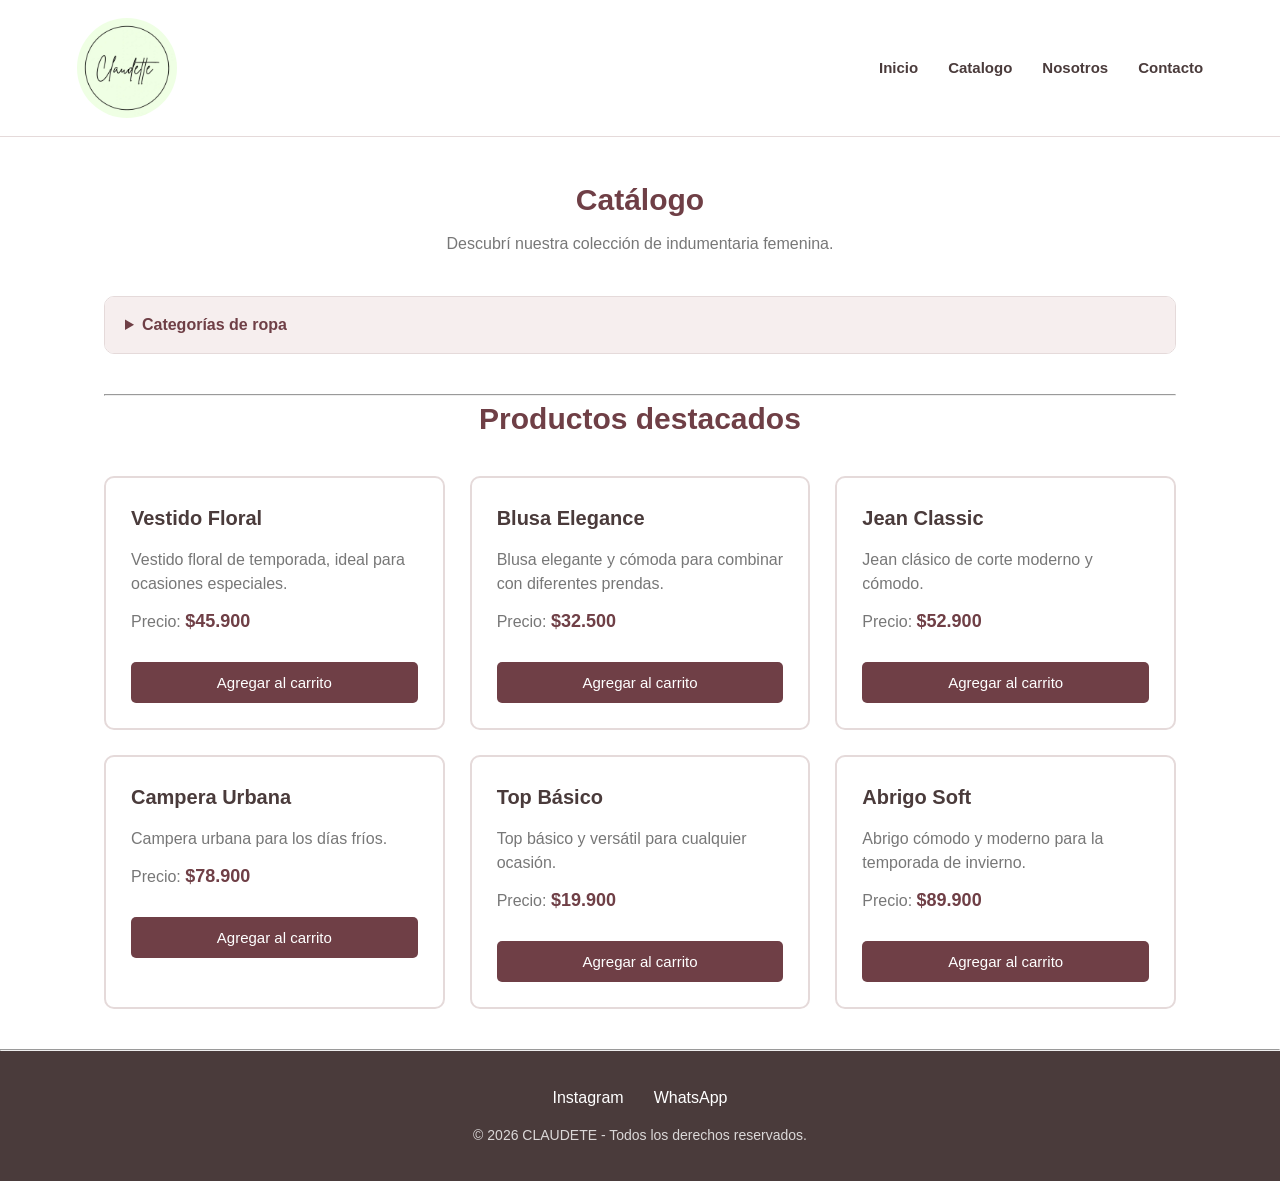
==== catalogo.html @ d9ddec8a "subo la rama de cattalogo" ====
<!DOCTYPE html>
<html lang="en">
<head>
    <meta charset="UTF-8">
    <meta name="viewport" content="width=device-width, initial-scale=1.0">
    <title>Document</title>
    <link rel="stylesheet" href="css/catalogo.css">
</head>
<body>
     <header>

        <header class="header">
            <a class="logo" href="index.html">
                <img src="img/ui/logo.jpeg" alt="Claudette - Tienda de ropa">
            </a>

            <nav class="nav-principal">
                <ul>
                    <li><a href="index.html">Inicio</a></li>
                    <li><a href="catalogo.html">Catalogo</a></li>
                    <li><a href="nosotros.html">Nosotros</a></li>
                    <li><a href="#contactos">Contacto</a></li>
                </ul>
            </nav>
        </header>
    </header>


    <main id="inicio">

        <h2>Catálogo</h2>

        <p>
            Descubrí nuestra colección de indumentaria femenina.
        </p>




        <section id="categorias">

            <details>

                <summary>
                    <strong>Categorías de ropa</strong>
                </summary>

                <ul>

                    <li>
                        <a href="remeras.html">
                            Remeras
                        </a>
                    </li>

                    <li>
                        <a href="vestidos.html">
                            Vestidos
                        </a>
                    </li>

                    <li>
                        <a href="pantalones.html">
                            Pantalones
                        </a>
                    </li>

                    <li>
                        <a href="abrigos.html">
                            Abrigos
                        </a>
                    </li>

                    <li>
                        <a href="calzado.html">
                            Calzado
                        </a>
                    </li>

                </ul>

            </details>

        </section>

        <hr>




        <section id="catalogo">

            <h2>Productos destacados</h2>


            <article>

                <h3>Vestido Floral</h3>

                <p>
                    Vestido floral de temporada, ideal para ocasiones especiales.
                </p>

                <p>
                    Precio: <strong>$45.900</strong>
                </p>

                <button>
                    Agregar al carrito
                </button>

            </article>

            <br>


            <article>

                <h3>Blusa Elegance</h3>

                <p>
                    Blusa elegante y cómoda para combinar con diferentes prendas.
                </p>

                <p>
                    Precio: <strong>$32.500</strong>
                </p>

                <button>
                    Agregar al carrito
                </button>

            </article>

            <br>


            <article>

                <h3>Jean Classic</h3>

                <p>
                    Jean clásico de corte moderno y cómodo.
                </p>

                <p>
                    Precio: <strong>$52.900</strong>
                </p>

                <button>
                    Agregar al carrito
                </button>

            </article>

            <br>


            <article>

                <h3>Campera Urbana</h3>

                <p>
                    Campera urbana para los días fríos.
                </p>

                <p>
                    Precio: <strong>$78.900</strong>
                </p>

                <button>
                    Agregar al carrito
                </button>

            </article>

            <br>


            <article>

                <h3>Top Básico</h3>

                <p>
                    Top básico y versátil para cualquier ocasión.
                </p>

                <p>
                    Precio: <strong>$19.900</strong>
                </p>

                <button>
                    Agregar al carrito
                </button>

            </article>

            <br>


            <article>

                <h3>Abrigo Soft</h3>

                <p>
                    Abrigo cómodo y moderno para la temporada de invierno.
                </p>

                <p>
                    Precio: <strong>$89.900</strong>
                </p>

                <button>
                    Agregar al carrito
                </button>

            </article>

        </section>

    </main>


    <hr>


    <footer class="footer" id="contactos">
        <div class="footer-redes">
            <a href="https://www.instagram.com/claudette.r.h">Instagram</a>
            <a href="https://wa.me/5493815551234">WhatsApp</a>
        </div>

        <p class="footer-copy">© 2026 CLAUDETE - Todos los derechos reservados.</p>
    </footer>
</body>
</html>
---- css/catalogo.css ----
:root {
    --rosa: #c58b8b;
    --rosa-claro: #f6eeee;
    --beige: #f8f4ef;
    --bordo: #6f3f46;
    --marron: #4a3b3b;
    --blanco: #ffffff;
    --gris: #777777;
    --borde: #e5dada;

    --fuente-principal: Arial, sans-serif;

    --espacio-xs: 8px;
    --espacio-sm: 16px;
    --espacio-md: 24px;
    --espacio-lg: 40px;

    --radio: 10px;
}




* {
    box-sizing: border-box;
    margin: 0;
    padding: 0;
}

body {
    font-family: var(--fuente-principal);
    color: var(--marron);
    background-color: var(--blanco);
    line-height: 1.5;
}

a {
    text-decoration: none;
    color: inherit;
}

ul {
    list-style: none;
}




.header {
    display: flex;
    justify-content: space-between;
    align-items: center;

    padding: 18px 6%;

    background-color: var(--blanco);
    border-bottom: 1px solid var(--borde);

    position: sticky;
    top: 0;
    z-index: 10;
}



.logo img {
    width: 100px;
    display: block;
    border-radius: 50px;
}




.nav-principal ul {
    display: flex;
    gap: 30px;
}

.nav-principal a {
    color: var(--marron);

    font-size: 15px;
    font-weight: 600;

    transition: 0.3s;
}

.nav-principal a:hover {
    color: var(--rosa);
}




main {
    max-width: 1200px;
    margin: auto;

    padding: 40px 5%;
}

main > h2 {
    text-align: center;

    color: var(--bordo);

    font-size: 30px;

    margin-bottom: 10px;
}

main > p {
    text-align: center;

    color: var(--gris);

    margin-bottom: 40px;
}




#categorias {
    margin-bottom: 40px;
}

details {
    border: 1px solid var(--borde);

    border-radius: var(--radio);

    background-color: var(--blanco);

    overflow: hidden;
}

summary {
    padding: 16px 20px;

    cursor: pointer;

    background-color: var(--rosa-claro);

    color: var(--bordo);

    transition: 0.3s;
}

summary:hover {
    background-color: #f1e1e1;
}

details ul {
    padding: 15px 20px;
}

details li {
    margin: 8px 0;
}

details li a {
    display: block;

    padding: 8px 12px;

    color: var(--marron);

    border-radius: 5px;

    transition: 0.3s;
}

details li a:hover {
    background-color: var(--rosa-claro);

    color: var(--bordo);
}




#catalogo {
    display: grid;

    grid-template-columns: repeat(3, 1fr);

    gap: 25px;

    width: 100%;
}




#catalogo > h2 {
    grid-column: 1 / 4;

    text-align: center;

    color: var(--bordo);

    font-size: 30px;

    margin-bottom: 10px;
}




#catalogo > br {
    display: none;
}




#catalogo > article {
    background-color: var(--blanco);

    border: 2px solid var(--borde);

    border-radius: var(--radio);

    padding: 25px;

    width: 100%;

    min-height: 250px;

    transition: 0.3s;
}




#catalogo > article:hover {
    transform: translateY(-5px);

    border-color: var(--rosa);

    box-shadow: 0 8px 20px rgba(111, 63, 70, 0.12);
}




#catalogo > article h3 {
    color: var(--marron);

    font-size: 20px;

    margin-bottom: 15px;
}




#catalogo > article p {
    color: var(--gris);

    margin-bottom: 12px;
}




#catalogo > article strong {
    color: var(--bordo);

    font-size: 18px;
}




#catalogo > article button {
    width: 100%;

    margin-top: 15px;

    padding: 12px 20px;

    border: none;

    border-radius: 5px;

    background-color: var(--bordo);

    color: var(--blanco);

    font-size: 15px;

    cursor: pointer;

    transition: 0.3s;
}

#catalogo > article button:hover {
    background-color: var(--rosa);
}




.footer {
    background-color: var(--marron);

    color: var(--blanco);

    text-align: center;

    padding: 35px 20px;
}

.footer-redes {
    display: flex;

    justify-content: center;

    gap: 30px;

    margin-bottom: 15px;
}

.footer-redes a {
    transition: 0.3s;
}

.footer-redes a:hover {
    color: var(--rosa);
}

.footer-copy {
    font-size: 14px;

    opacity: 0.8;
}




@media (max-width: 900px) {

    #catalogo {
        grid-template-columns: repeat(2, 1fr);
    }

    .header {
        flex-direction: column;

        gap: 15px;
    }

}



@media (max-width: 600px) {

    main {
        padding: 25px 15px;
    }

    .nav-principal ul {
        flex-wrap: wrap;

        justify-content: center;

        gap: 15px;
    }

    #catalogo {
        grid-template-columns: 1fr;
    }

    #catalogo > article {
        padding: 20px;
    }

    .footer-redes {
        gap: 20px;
    }

}
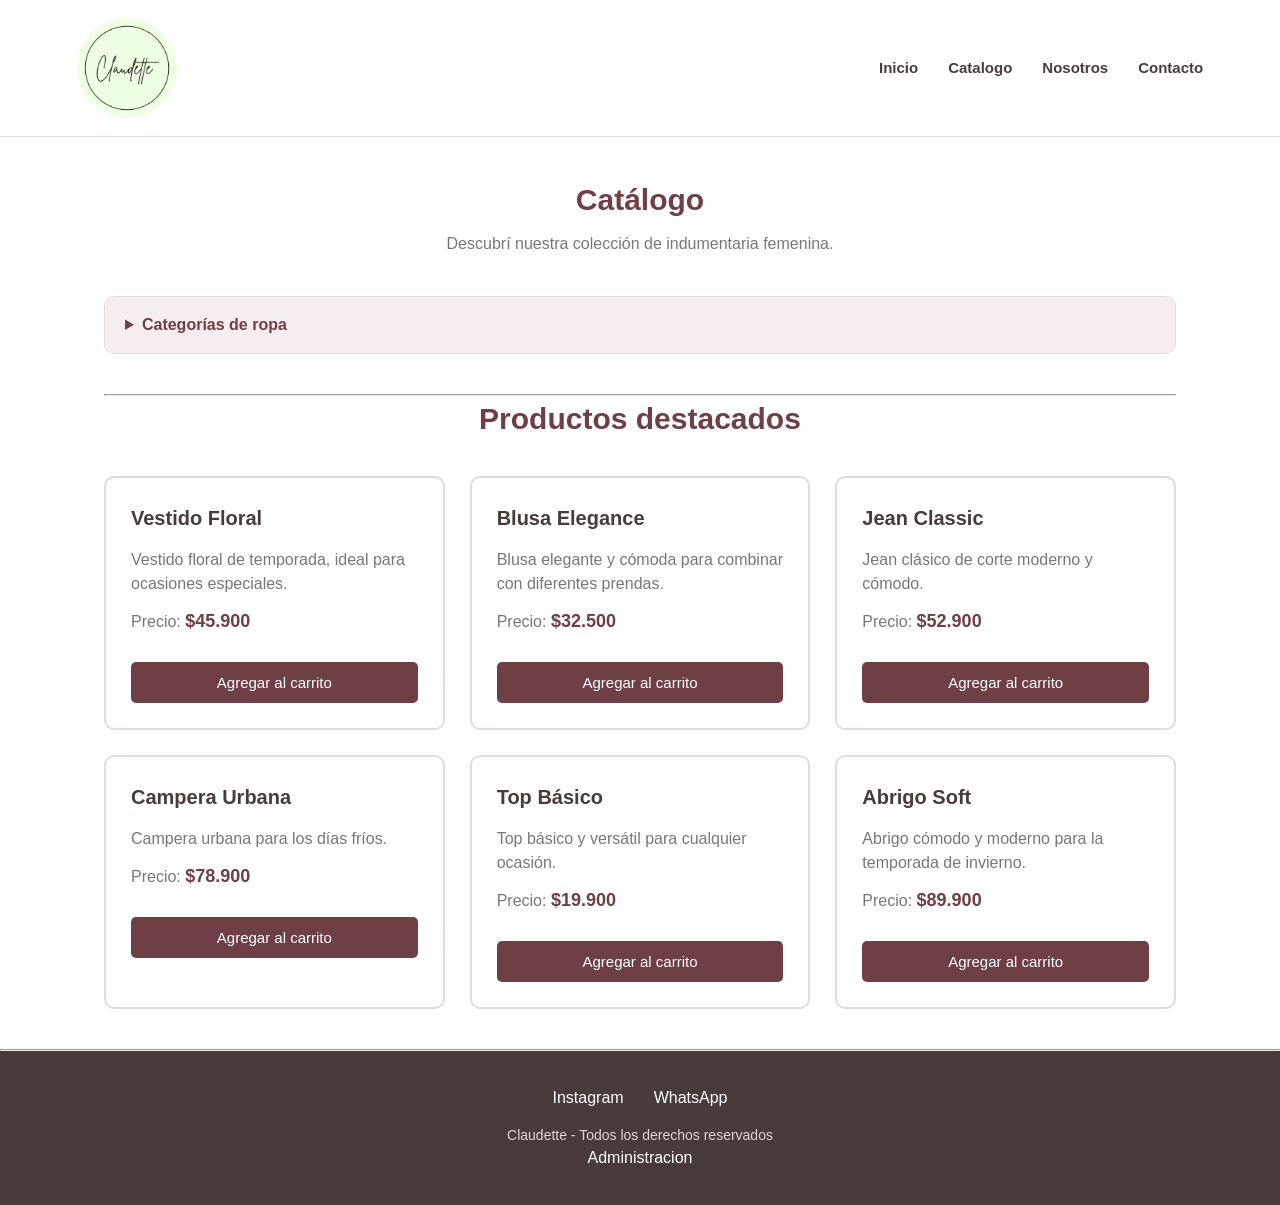
==== commit 6208d87d: "agrego mi rama admin" ====
--- a/catalogo.html
+++ b/catalogo.html
@@ -223,14 +223,16 @@
 
     <hr>
 
-
     <footer class="footer" id="contactos">
-        <div class="footer-redes">
-            <a href="https://www.instagram.com/claudette.r.h">Instagram</a>
-            <a href="https://wa.me/5493815551234">WhatsApp</a>
-        </div>
-
-        <p class="footer-copy">© 2026 CLAUDETE - Todos los derechos reservados.</p>
-    </footer>
+    <div class="footer-redes">
+      <a href="https://www.instagram.com/claudette.r.h">Instagram</a>
+      <a href="https://wa.me/5493815551234">WhatsApp</a>
+    </div>
+
+    <p class="footer-copy">Claudette - Todos los derechos reservados</p>
+
+    <a class="link-admin" href="admin/login.html">Administracion</a>
+  </footer>
+    
 </body>
 </html>
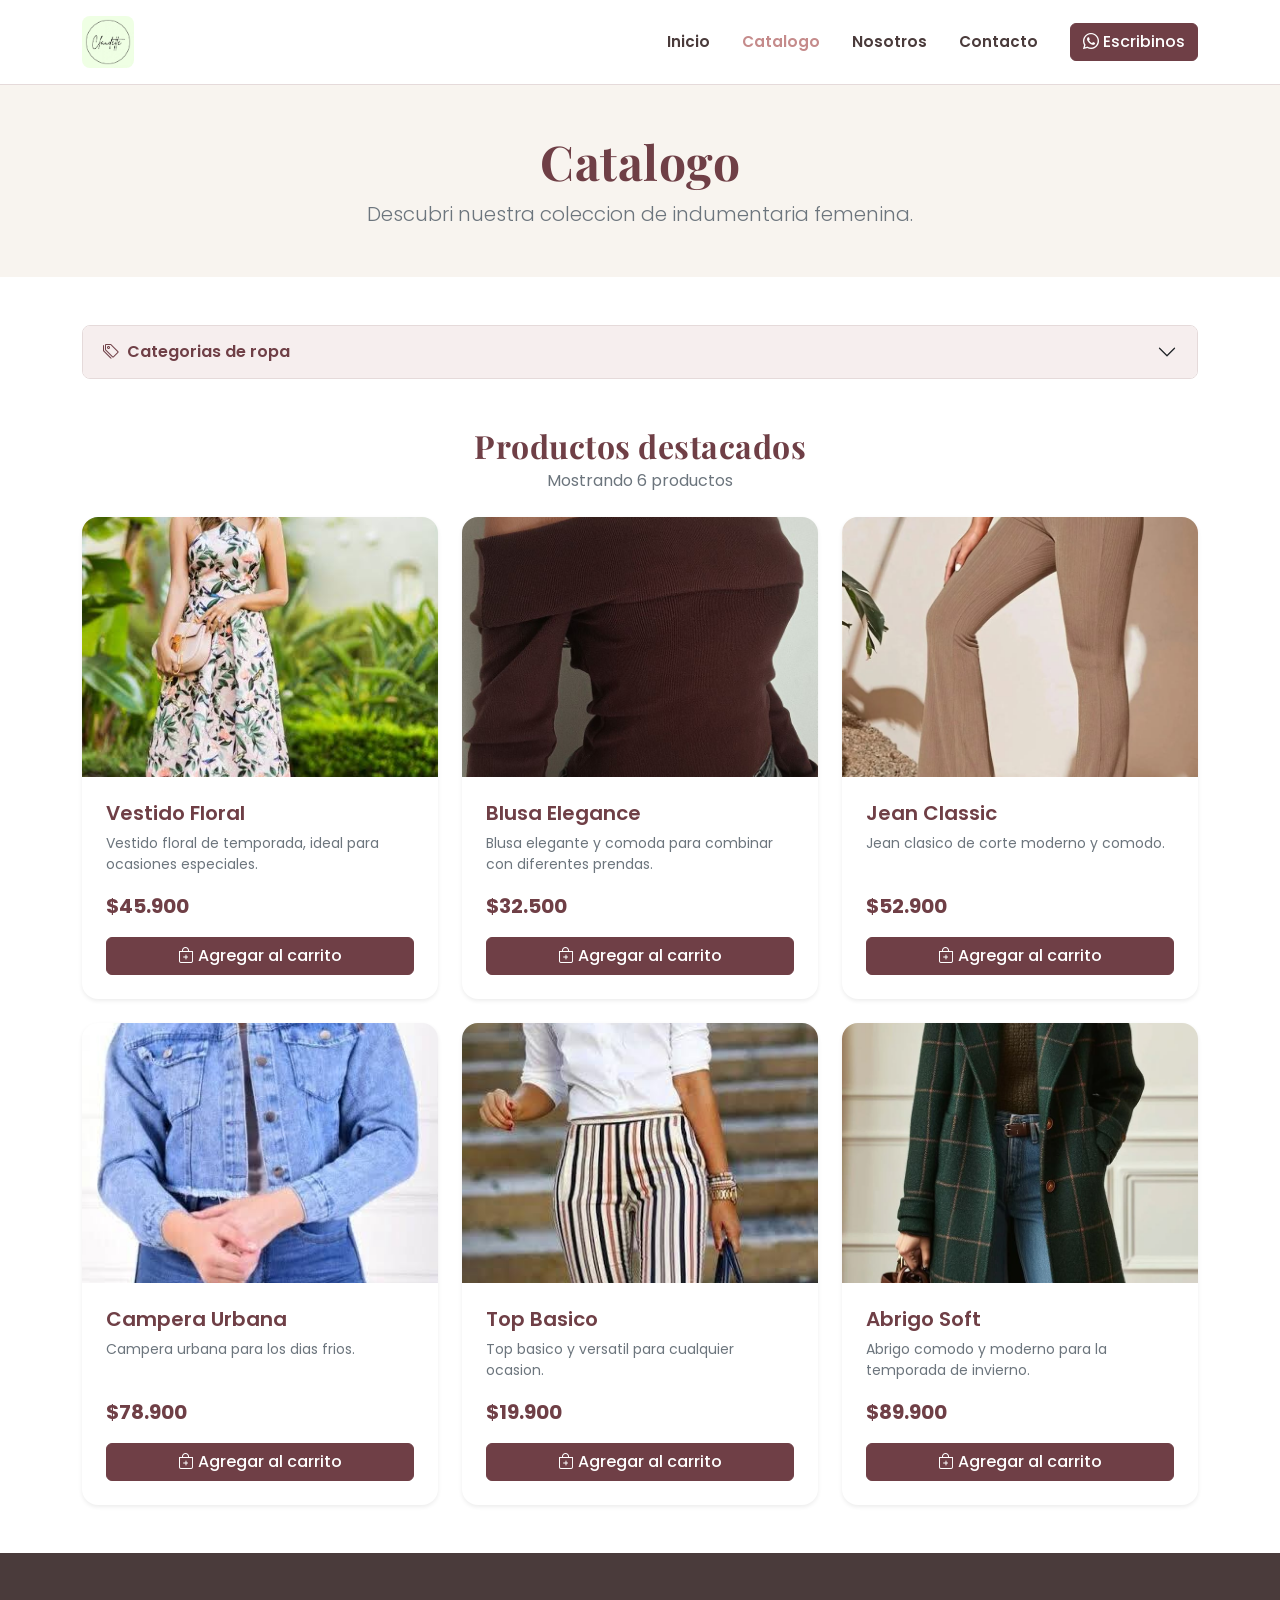
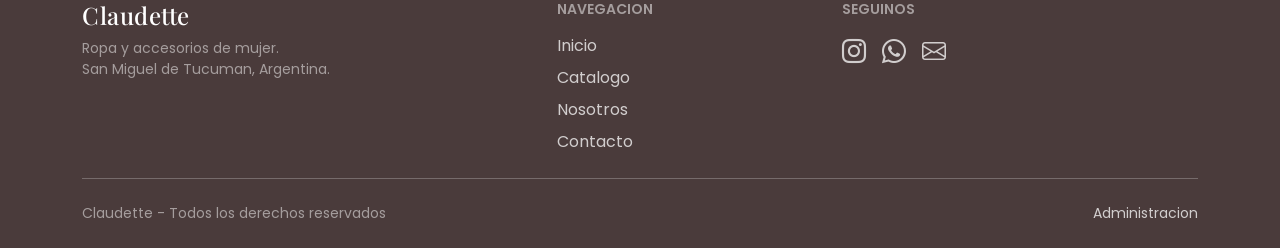
==== commit 2a9aacaa: "subo el area de catalogo trabajado con bootstrap" ====
--- a/catalogo.html
+++ b/catalogo.html
@@ -1,238 +1,272 @@
 <!DOCTYPE html>
-<html lang="en">
+<html lang="es">
+
 <head>
-    <meta charset="UTF-8">
-    <meta name="viewport" content="width=device-width, initial-scale=1.0">
-    <title>Document</title>
-    <link rel="stylesheet" href="css/catalogo.css">
+  <meta charset="UTF-8">
+  <meta name="viewport" content="width=device-width, initial-scale=1.0">
+
+  <title>Catalogo | Claudette</title>
+  <meta name="description"
+    content="Descubri la coleccion de indumentaria femenina de Claudette: vestidos, remeras, pantalones, abrigos y accesorios.">
+  <meta name="keywords" content="catalogo, ropa mujer, vestidos, remeras, pantalones, abrigos, Claudette, Tucuman">
+  <meta property="og:title" content="Catalogo | Claudette">
+  <meta property="og:description" content="Descubri nuestra coleccion de indumentaria femenina.">
+  <meta property="og:image" content="img/ui/logo.jpeg">
+  <meta property="og:type" content="website">
+  <link href="https://cdn.jsdelivr.net/npm/bootstrap@5.3.3/dist/css/bootstrap.min.css" rel="stylesheet">
+  <link href="https://cdn.jsdelivr.net/npm/bootstrap-icons@1.11.3/font/bootstrap-icons.min.css" rel="stylesheet">
+  <link rel="preconnect" href="https://fonts.googleapis.com">
+  <link rel="preconnect" href="https://fonts.gstatic.com" crossorigin>
+  <link href="https://fonts.googleapis.com/css2?family=Playfair+Display:wght@600;700&family=Poppins:wght@300;400;500;600&display=swap"
+    rel="stylesheet">
+  <link rel="stylesheet" href="css/catalogo.css">
 </head>
+
 <body>
-     <header>
-
-        <header class="header">
-            <a class="logo" href="index.html">
-                <img src="img/ui/logo.jpeg" alt="Claudette - Tienda de ropa">
+
+  <nav class="navbar navbar-expand-lg bg-white border-bottom sticky-top py-3">
+    <div class="container">
+
+      <a class="navbar-brand p-0" href="index.html">
+        <img src="img/ui/logo.jpeg" alt="Claudette - Tienda de ropa" height="52" class="rounded-3">
+      </a>
+
+      <button class="navbar-toggler border-0 shadow-none" type="button" data-bs-toggle="collapse"
+        data-bs-target="#menuPrincipal" aria-controls="menuPrincipal" aria-expanded="false" aria-label="Abrir menu">
+        <span class="navbar-toggler-icon"></span>
+      </button>
+
+      <div class="collapse navbar-collapse" id="menuPrincipal">
+        <ul class="navbar-nav ms-auto mb-2 mb-lg-0 gap-lg-3">
+          <li class="nav-item"><a class="nav-link" href="index.html">Inicio</a></li>
+          <li class="nav-item"><a class="nav-link active" aria-current="page" href="catalogo.html">Catalogo</a></li>
+          <li class="nav-item"><a class="nav-link" href="nosotros.html">Nosotros</a></li>
+          <li class="nav-item"><a class="nav-link" href="contacto.html">Contacto</a></li>
+        </ul>
+
+        <a href="https://wa.me/5493815551234" class="btn btn-primary ms-lg-4 mt-3 mt-lg-0">
+          <i class="bi bi-whatsapp me-1"></i>Escribinos
+        </a>
+      </div>
+
+    </div>
+  </nav>
+
+
+  <header class="bg-beige py-5">
+    <div class="container text-center">
+      <h1 class="titulo display-5 fw-bold text-bordo mb-2">Catalogo</h1>
+      <p class="lead text-secondary mb-0">Descubri nuestra coleccion de indumentaria femenina.</p>
+    </div>
+  </header>
+
+
+  <main class="container py-5">
+    <section class="mb-5">
+      <div class="accordion" id="acordeonCategorias">
+        <div class="accordion-item border rounded-3 overflow-hidden">
+
+          <h2 class="accordion-header" id="encabezadoCategorias">
+            <button class="accordion-button collapsed fw-semibold" type="button" data-bs-toggle="collapse"
+              data-bs-target="#listaCategorias" aria-expanded="false" aria-controls="listaCategorias">
+              <i class="bi bi-tags me-2"></i>Categorias de ropa
+            </button>
+          </h2>
+
+          <div id="listaCategorias" class="accordion-collapse collapse" aria-labelledby="encabezadoCategorias"
+            data-bs-parent="#acordeonCategorias">
+            <div class="accordion-body">
+
+              <div class="row row-cols-2 row-cols-md-3 row-cols-lg-5 g-2">
+                <div class="col">
+                  <a class="btn btn-outline-primary w-100" href="producto.html">Remeras</a>
+                </div>
+                <div class="col">
+                  <a class="btn btn-outline-primary w-100" href="producto.html">Vestidos</a>
+                </div>
+                <div class="col">
+                  <a class="btn btn-outline-primary w-100" href="producto.html">Pantalones</a>
+                </div>
+                <div class="col">
+                  <a class="btn btn-outline-primary w-100" href="producto.html">Abrigos</a>
+                </div>
+                <div class="col">
+                  <a class="btn btn-outline-primary w-100" href="producto.html">Calzado</a>
+                </div>
+              </div>
+
+            </div>
+          </div>
+
+        </div>
+      </div>
+    </section>
+
+
+    <section>
+      <div class="text-center mb-4">
+        <h2 class="titulo fw-bold text-bordo mb-1">Productos destacados</h2>
+        <p class="text-secondary mb-0">Mostrando 6 productos</p>
+      </div>
+
+      <div class="row row-cols-1 row-cols-sm-2 row-cols-lg-3 g-4">
+
+        <div class="col">
+          <article class="card card-producto h-100 border-0 shadow-sm rounded-4 overflow-hidden">
+            <img src="img/ui/claudete-vestido.jpg" class="card-img-top object-fit-cover" alt="Vestido Floral">
+            <div class="card-body d-flex flex-column p-4">
+              <h3 class="h5 fw-semibold text-bordo mb-2">Vestido Floral</h3>
+              <p class="text-secondary small flex-grow-1">
+                Vestido floral de temporada, ideal para ocasiones especiales.
+              </p>
+              <p class="fs-5 fw-bold text-bordo mb-3">$45.900</p>
+              <button class="btn btn-primary w-100 mt-auto" type="button">
+                <i class="bi bi-bag-plus me-1"></i>Agregar al carrito
+              </button>
+            </div>
+          </article>
+        </div>
+
+        <div class="col">
+          <article class="card card-producto h-100 border-0 shadow-sm rounded-4 overflow-hidden">
+            <img src="img/productos/Remera.jpeg" class="card-img-top object-fit-cover" alt="Blusa Elegance">
+            <div class="card-body d-flex flex-column p-4">
+              <h3 class="h5 fw-semibold text-bordo mb-2">Blusa Elegance</h3>
+              <p class="text-secondary small flex-grow-1">
+                Blusa elegante y comoda para combinar con diferentes prendas.
+              </p>
+              <p class="fs-5 fw-bold text-bordo mb-3">$32.500</p>
+              <button class="btn btn-primary w-100 mt-auto" type="button">
+                <i class="bi bi-bag-plus me-1"></i>Agregar al carrito
+              </button>
+            </div>
+          </article>
+        </div>
+
+        <div class="col">
+          <article class="card card-producto h-100 border-0 shadow-sm rounded-4 overflow-hidden">
+            <img src="img/productos/Pantalon.jpeg" class="card-img-top object-fit-cover" alt="Jean Classic">
+            <div class="card-body d-flex flex-column p-4">
+              <h3 class="h5 fw-semibold text-bordo mb-2">Jean Classic</h3>
+              <p class="text-secondary small flex-grow-1">
+                Jean clasico de corte moderno y comodo.
+              </p>
+              <p class="fs-5 fw-bold text-bordo mb-3">$52.900</p>
+              <button class="btn btn-primary w-100 mt-auto" type="button">
+                <i class="bi bi-bag-plus me-1"></i>Agregar al carrito
+              </button>
+            </div>
+          </article>
+        </div>
+
+        <div class="col">
+          <article class="card card-producto h-100 border-0 shadow-sm rounded-4 overflow-hidden">
+            <img src="img/ui/campera-jean-claudette.jpg" class="card-img-top object-fit-cover" alt="Campera Urbana">
+            <div class="card-body d-flex flex-column p-4">
+              <h3 class="h5 fw-semibold text-bordo mb-2">Campera Urbana</h3>
+              <p class="text-secondary small flex-grow-1">
+                Campera urbana para los dias frios.
+              </p>
+              <p class="fs-5 fw-bold text-bordo mb-3">$78.900</p>
+              <button class="btn btn-primary w-100 mt-auto" type="button">
+                <i class="bi bi-bag-plus me-1"></i>Agregar al carrito
+              </button>
+            </div>
+          </article>
+        </div>
+
+        <div class="col">
+          <article class="card card-producto h-100 border-0 shadow-sm rounded-4 overflow-hidden">
+            <img src="img/productos/images.jpg" class="card-img-top object-fit-cover" alt="Top Basico">
+            <div class="card-body d-flex flex-column p-4">
+              <h3 class="h5 fw-semibold text-bordo mb-2">Top Basico</h3>
+              <p class="text-secondary small flex-grow-1">
+                Top basico y versatil para cualquier ocasion.
+              </p>
+              <p class="fs-5 fw-bold text-bordo mb-3">$19.900</p>
+              <button class="btn btn-primary w-100 mt-auto" type="button">
+                <i class="bi bi-bag-plus me-1"></i>Agregar al carrito
+              </button>
+            </div>
+          </article>
+        </div>
+
+        <div class="col">
+          <article class="card card-producto h-100 border-0 shadow-sm rounded-4 overflow-hidden">
+            <img src="img/productos/abrigo.jpeg" class="card-img-top object-fit-cover" alt="Abrigo Soft">
+            <div class="card-body d-flex flex-column p-4">
+              <h3 class="h5 fw-semibold text-bordo mb-2">Abrigo Soft</h3>
+              <p class="text-secondary small flex-grow-1">
+                Abrigo comodo y moderno para la temporada de invierno.
+              </p>
+              <p class="fs-5 fw-bold text-bordo mb-3">$89.900</p>
+              <button class="btn btn-primary w-100 mt-auto" type="button">
+                <i class="bi bi-bag-plus me-1"></i>Agregar al carrito
+              </button>
+            </div>
+          </article>
+        </div>
+
+      </div>
+    </section>
+
+  </main>
+
+
+  
+  <footer class="bg-marron text-white pt-5 pb-4" id="contactos">
+    <div class="container">
+
+      <div class="row gy-4">
+
+        <div class="col-md-5">
+          <h4 class="titulo h4 mb-2">Claudette</h4>
+          <p class="small text-white-50 mb-0">
+            Ropa y accesorios de mujer.<br>San Miguel de Tucuman, Argentina.
+          </p>
+        </div>
+
+        <div class="col-6 col-md-3">
+          <h5 class="text-uppercase small fw-semibold text-white-50 mb-3">Navegacion</h5>
+          <ul class="list-unstyled d-flex flex-column gap-2 mb-0">
+            <li><a class="link-footer" href="index.html">Inicio</a></li>
+            <li><a class="link-footer" href="catalogo.html">Catalogo</a></li>
+            <li><a class="link-footer" href="nosotros.html">Nosotros</a></li>
+            <li><a class="link-footer" href="contacto.html">Contacto</a></li>
+          </ul>
+        </div>
+
+        <div class="col-6 col-md-4">
+          <h5 class="text-uppercase small fw-semibold text-white-50 mb-3">Seguinos</h5>
+          <div class="d-flex gap-3 fs-4">
+            <a class="link-footer" href="https://www.instagram.com/claudette.r.h" aria-label="Instagram">
+              <i class="bi bi-instagram"></i>
             </a>
-
-            <nav class="nav-principal">
-                <ul>
-                    <li><a href="index.html">Inicio</a></li>
-                    <li><a href="catalogo.html">Catalogo</a></li>
-                    <li><a href="nosotros.html">Nosotros</a></li>
-                    <li><a href="#contactos">Contacto</a></li>
-                </ul>
-            </nav>
-        </header>
-    </header>
-
-
-    <main id="inicio">
-
-        <h2>Catálogo</h2>
-
-        <p>
-            Descubrí nuestra colección de indumentaria femenina.
-        </p>
-
-
-
-
-        <section id="categorias">
-
-            <details>
-
-                <summary>
-                    <strong>Categorías de ropa</strong>
-                </summary>
-
-                <ul>
-
-                    <li>
-                        <a href="remeras.html">
-                            Remeras
-                        </a>
-                    </li>
-
-                    <li>
-                        <a href="vestidos.html">
-                            Vestidos
-                        </a>
-                    </li>
-
-                    <li>
-                        <a href="pantalones.html">
-                            Pantalones
-                        </a>
-                    </li>
-
-                    <li>
-                        <a href="abrigos.html">
-                            Abrigos
-                        </a>
-                    </li>
-
-                    <li>
-                        <a href="calzado.html">
-                            Calzado
-                        </a>
-                    </li>
-
-                </ul>
-
-            </details>
-
-        </section>
-
-        <hr>
-
-
-
-
-        <section id="catalogo">
-
-            <h2>Productos destacados</h2>
-
-
-            <article>
-
-                <h3>Vestido Floral</h3>
-
-                <p>
-                    Vestido floral de temporada, ideal para ocasiones especiales.
-                </p>
-
-                <p>
-                    Precio: <strong>$45.900</strong>
-                </p>
-
-                <button>
-                    Agregar al carrito
-                </button>
-
-            </article>
-
-            <br>
-
-
-            <article>
-
-                <h3>Blusa Elegance</h3>
-
-                <p>
-                    Blusa elegante y cómoda para combinar con diferentes prendas.
-                </p>
-
-                <p>
-                    Precio: <strong>$32.500</strong>
-                </p>
-
-                <button>
-                    Agregar al carrito
-                </button>
-
-            </article>
-
-            <br>
-
-
-            <article>
-
-                <h3>Jean Classic</h3>
-
-                <p>
-                    Jean clásico de corte moderno y cómodo.
-                </p>
-
-                <p>
-                    Precio: <strong>$52.900</strong>
-                </p>
-
-                <button>
-                    Agregar al carrito
-                </button>
-
-            </article>
-
-            <br>
-
-
-            <article>
-
-                <h3>Campera Urbana</h3>
-
-                <p>
-                    Campera urbana para los días fríos.
-                </p>
-
-                <p>
-                    Precio: <strong>$78.900</strong>
-                </p>
-
-                <button>
-                    Agregar al carrito
-                </button>
-
-            </article>
-
-            <br>
-
-
-            <article>
-
-                <h3>Top Básico</h3>
-
-                <p>
-                    Top básico y versátil para cualquier ocasión.
-                </p>
-
-                <p>
-                    Precio: <strong>$19.900</strong>
-                </p>
-
-                <button>
-                    Agregar al carrito
-                </button>
-
-            </article>
-
-            <br>
-
-
-            <article>
-
-                <h3>Abrigo Soft</h3>
-
-                <p>
-                    Abrigo cómodo y moderno para la temporada de invierno.
-                </p>
-
-                <p>
-                    Precio: <strong>$89.900</strong>
-                </p>
-
-                <button>
-                    Agregar al carrito
-                </button>
-
-            </article>
-
-        </section>
-
-    </main>
-
-
-    <hr>
-
-    <footer class="footer" id="contactos">
-    <div class="footer-redes">
-      <a href="https://www.instagram.com/claudette.r.h">Instagram</a>
-      <a href="https://wa.me/5493815551234">WhatsApp</a>
+            <a class="link-footer" href="https://wa.me/5493815551234" aria-label="WhatsApp">
+              <i class="bi bi-whatsapp"></i>
+            </a>
+            <a class="link-footer" href="mailto:hola@claudette.com" aria-label="Email">
+              <i class="bi bi-envelope"></i>
+            </a>
+          </div>
+        </div>
+
+      </div>
+
+      <hr class="border-light opacity-25 my-4">
+
+      <div class="d-flex flex-column flex-sm-row justify-content-between align-items-center gap-2">
+        <p class="small text-white-50 mb-0">Claudette - Todos los derechos reservados</p>
+        <a class="link-footer small" href="admin/login.html">Administracion</a>
+      </div>
+
     </div>
-
-    <p class="footer-copy">Claudette - Todos los derechos reservados</p>
-
-    <a class="link-admin" href="admin/login.html">Administracion</a>
   </footer>
-    
+
+
+  
+  <script src="https://cdn.jsdelivr.net/npm/bootstrap@5.3.3/dist/js/bootstrap.bundle.min.js"></script>
+
 </body>
-</html>+
+</html>
--- a/css/catalogo.css
+++ b/css/catalogo.css
@@ -1,4 +1,5 @@
 
+/*
 :root {
     --rosa: #c58b8b;
     --rosa-claro: #f6eeee;
@@ -385,4 +386,128 @@
 
 }
 
-
+*/
+
+
+:root {
+    --rosa: #c58b8b;
+    --rosa-claro: #f6eeee;
+    --beige: #f8f4ef;
+    --bordo: #6f3f46;
+    --marron: #4a3b3b;
+    --borde: #e5dada;
+
+  
+    --bs-body-color: var(--marron);
+    --bs-body-font-family: "Poppins", system-ui, -apple-system, "Segoe UI", Arial, sans-serif;
+    --bs-border-color: var(--borde);
+    --bs-link-color: var(--bordo);
+    --bs-link-hover-color: var(--rosa);
+    --bs-secondary-color: #6f6666;
+}
+
+
+
+.titulo,
+.navbar-brand {
+    font-family: "Playfair Display", Georgia, serif;
+    letter-spacing: 0.5px;
+}
+
+.ls-1 { letter-spacing: 2px; }
+
+.text-bordo    { color: var(--bordo) !important; }
+.text-rosa     { color: var(--rosa) !important; }
+.bg-beige      { background-color: var(--beige) !important; }
+.bg-rosa-claro { background-color: var(--rosa-claro) !important; }
+.bg-marron     { background-color: var(--marron) !important; }
+
+
+
+.btn {
+    --bs-btn-font-weight: 500;
+    --bs-btn-border-radius: 6px;
+}
+
+.btn-primary {
+    --bs-btn-color: #fff;
+    --bs-btn-bg: var(--bordo);
+    --bs-btn-border-color: var(--bordo);
+    --bs-btn-hover-color: #fff;
+    --bs-btn-hover-bg: var(--rosa);
+    --bs-btn-hover-border-color: var(--rosa);
+    --bs-btn-active-color: #fff;
+    --bs-btn-active-bg: var(--rosa);
+    --bs-btn-active-border-color: var(--rosa);
+    --bs-btn-disabled-bg: var(--bordo);
+    --bs-btn-disabled-border-color: var(--bordo);
+}
+
+.btn-outline-primary {
+    --bs-btn-color: var(--bordo);
+    --bs-btn-border-color: var(--bordo);
+    --bs-btn-hover-color: #fff;
+    --bs-btn-hover-bg: var(--bordo);
+    --bs-btn-hover-border-color: var(--bordo);
+    --bs-btn-active-color: #fff;
+    --bs-btn-active-bg: var(--bordo);
+    --bs-btn-active-border-color: var(--bordo);
+}
+
+.btn:focus-visible {
+    box-shadow: 0 0 0 0.25rem rgba(197, 139, 139, 0.4);
+}
+
+
+
+.navbar .nav-link {
+    color: var(--marron);
+    font-weight: 600;
+    font-size: 0.95rem;
+}
+
+.navbar .nav-link:hover,
+.navbar .nav-link:focus,
+.navbar .nav-link.active {
+    color: var(--rosa);
+}
+
+.navbar-toggler:focus {
+    box-shadow: 0 0 0 0.2rem rgba(197, 139, 139, 0.35);
+}
+
+
+.accordion {
+    --bs-accordion-btn-bg: var(--rosa-claro);
+    --bs-accordion-btn-color: var(--bordo);
+    --bs-accordion-active-bg: var(--rosa-claro);
+    --bs-accordion-active-color: var(--bordo);
+    --bs-accordion-border-color: var(--borde);
+    --bs-accordion-btn-focus-box-shadow: 0 0 0 0.2rem rgba(197, 139, 139, 0.25);
+}
+
+
+.card-producto {
+    transition: transform 0.3s, box-shadow 0.3s;
+}
+
+.card-producto:hover {
+    transform: translateY(-5px);
+    box-shadow: 0 8px 20px rgba(111, 63, 70, 0.15) !important;
+}
+
+.card-producto .card-img-top {
+    height: 260px;
+}
+
+
+.link-footer {
+    color: rgba(255, 255, 255, 0.75);
+    text-decoration: none;
+    transition: color 0.3s;
+}
+
+.link-footer:hover,
+.link-footer:focus {
+    color: var(--rosa);
+}
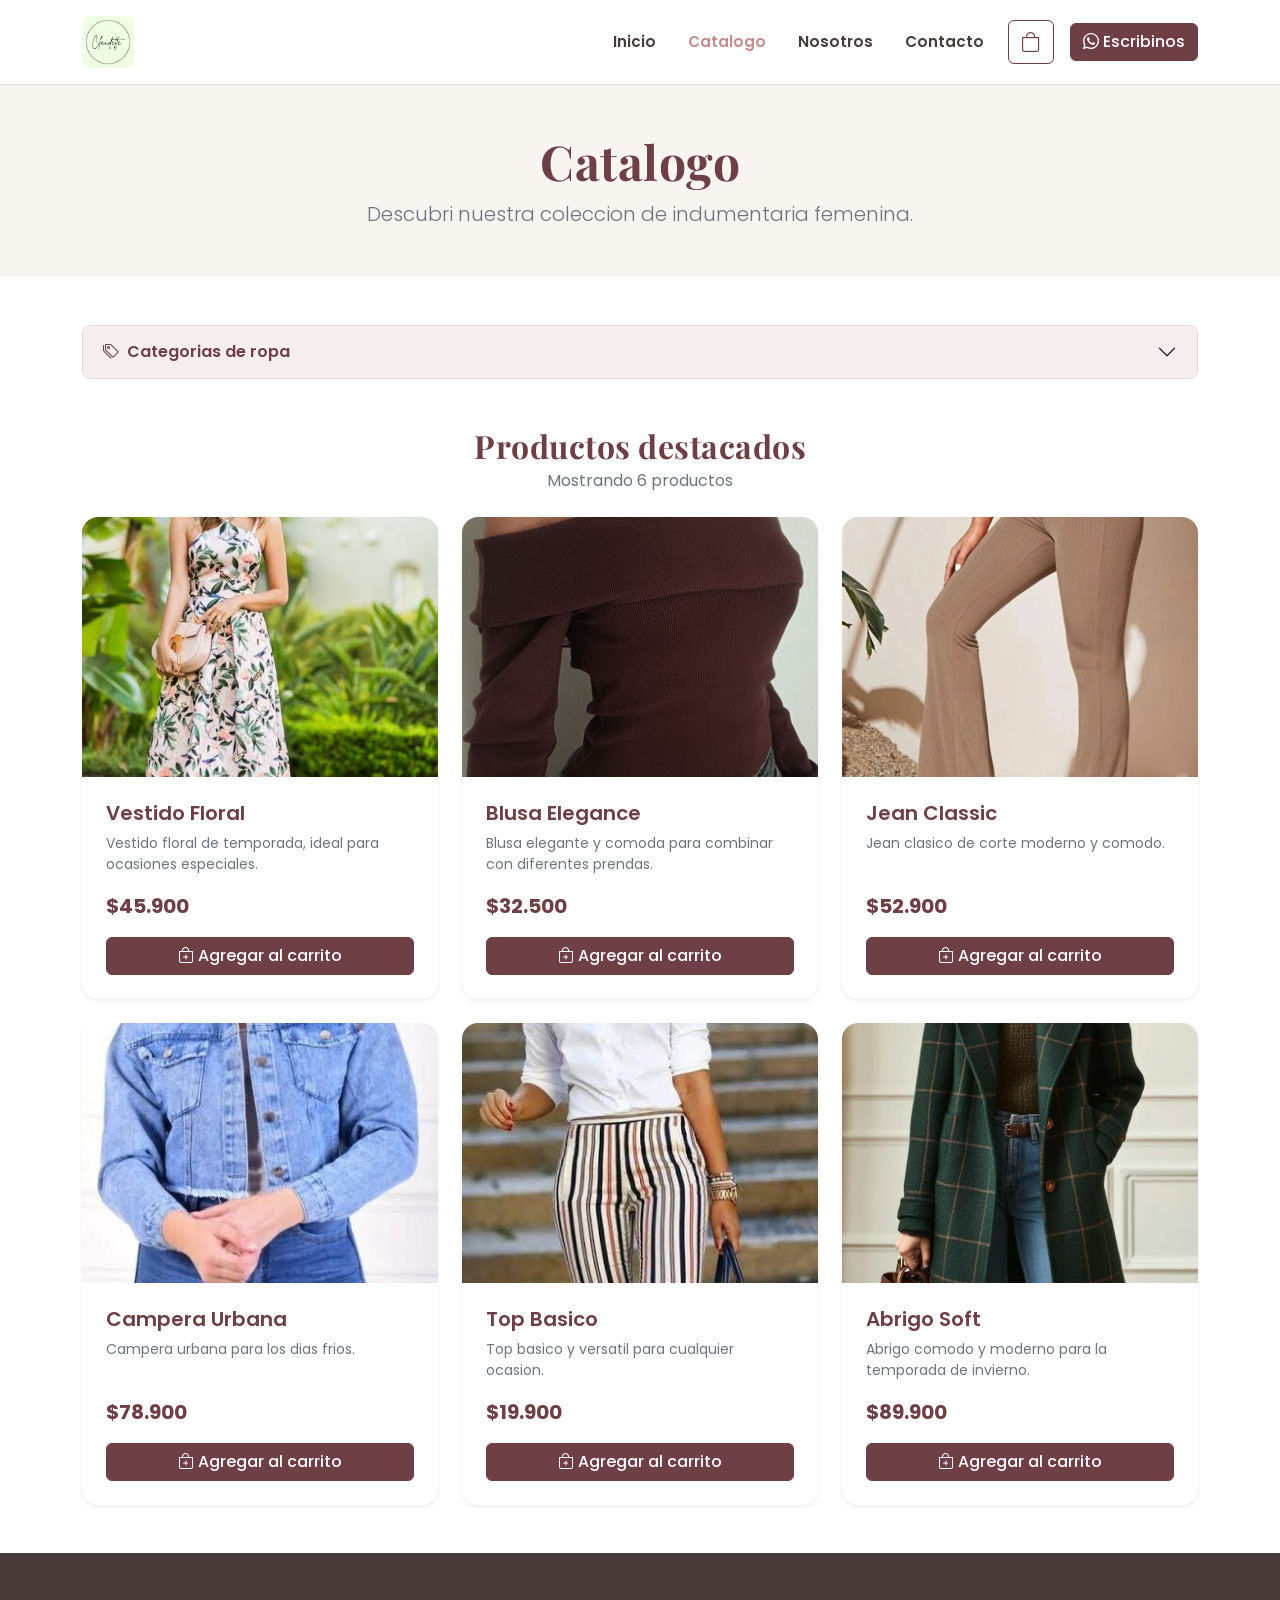
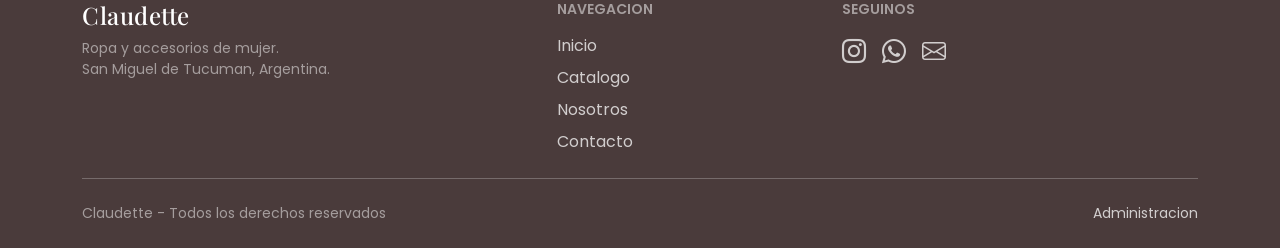
==== commit bb408e57: "agrego funcionalidad a las opciones de los carritos en los catalogos y una opcio en el var para ver " ====
--- a/catalogo.html
+++ b/catalogo.html
@@ -44,7 +44,17 @@
           <li class="nav-item"><a class="nav-link" href="contacto.html">Contacto</a></li>
         </ul>
 
-        <a href="https://wa.me/5493815551234" class="btn btn-primary ms-lg-4 mt-3 mt-lg-0">
+        <button type="button"
+          class="btn btn-outline-primary position-relative ms-lg-3 mt-3 mt-lg-0"
+          id="btnCarrito" data-bs-toggle="offcanvas" data-bs-target="#panelCarrito"
+          aria-controls="panelCarrito" aria-label="Ver carrito">
+          <i class="bi bi-bag fs-5"></i>
+          <span
+            class="position-absolute top-0 start-100 translate-middle badge rounded-pill bg-marron d-none"
+            id="contadorCarrito">0</span>
+        </button>
+
+        <a href="https://wa.me/5493815551234" class="btn btn-primary ms-lg-3 mt-3 mt-lg-0">
           <i class="bi bi-whatsapp me-1"></i>Escribinos
         </a>
       </div>
@@ -120,7 +130,8 @@
                 Vestido floral de temporada, ideal para ocasiones especiales.
               </p>
               <p class="fs-5 fw-bold text-bordo mb-3">$45.900</p>
-              <button class="btn btn-primary w-100 mt-auto" type="button">
+              <button class="btn btn-primary w-100 mt-auto btn-agregar-carrito" type="button"
+                data-nombre="Vestido Floral" data-imagen="img/ui/claudete-vestido.jpg">
                 <i class="bi bi-bag-plus me-1"></i>Agregar al carrito
               </button>
             </div>
@@ -136,7 +147,8 @@
                 Blusa elegante y comoda para combinar con diferentes prendas.
               </p>
               <p class="fs-5 fw-bold text-bordo mb-3">$32.500</p>
-              <button class="btn btn-primary w-100 mt-auto" type="button">
+              <button class="btn btn-primary w-100 mt-auto btn-agregar-carrito" type="button"
+                data-nombre="Blusa Elegance" data-imagen="img/productos/Remera.jpeg">
                 <i class="bi bi-bag-plus me-1"></i>Agregar al carrito
               </button>
             </div>
@@ -152,7 +164,8 @@
                 Jean clasico de corte moderno y comodo.
               </p>
               <p class="fs-5 fw-bold text-bordo mb-3">$52.900</p>
-              <button class="btn btn-primary w-100 mt-auto" type="button">
+              <button class="btn btn-primary w-100 mt-auto btn-agregar-carrito" type="button"
+                data-nombre="Jean Classic" data-imagen="img/productos/Pantalon.jpeg">
                 <i class="bi bi-bag-plus me-1"></i>Agregar al carrito
               </button>
             </div>
@@ -168,7 +181,8 @@
                 Campera urbana para los dias frios.
               </p>
               <p class="fs-5 fw-bold text-bordo mb-3">$78.900</p>
-              <button class="btn btn-primary w-100 mt-auto" type="button">
+              <button class="btn btn-primary w-100 mt-auto btn-agregar-carrito" type="button"
+                data-nombre="Campera Urbana" data-imagen="img/ui/campera-jean-claudette.jpg">
                 <i class="bi bi-bag-plus me-1"></i>Agregar al carrito
               </button>
             </div>
@@ -184,7 +198,8 @@
                 Top basico y versatil para cualquier ocasion.
               </p>
               <p class="fs-5 fw-bold text-bordo mb-3">$19.900</p>
-              <button class="btn btn-primary w-100 mt-auto" type="button">
+              <button class="btn btn-primary w-100 mt-auto btn-agregar-carrito" type="button"
+                data-nombre="Top Basico" data-imagen="img/productos/images.jpg">
                 <i class="bi bi-bag-plus me-1"></i>Agregar al carrito
               </button>
             </div>
@@ -200,7 +215,8 @@
                 Abrigo comodo y moderno para la temporada de invierno.
               </p>
               <p class="fs-5 fw-bold text-bordo mb-3">$89.900</p>
-              <button class="btn btn-primary w-100 mt-auto" type="button">
+              <button class="btn btn-primary w-100 mt-auto btn-agregar-carrito" type="button"
+                data-nombre="Abrigo Soft" data-imagen="img/productos/abrigo.jpeg">
                 <i class="bi bi-bag-plus me-1"></i>Agregar al carrito
               </button>
             </div>
@@ -265,7 +281,40 @@
 
 
   
+  <div class="offcanvas offcanvas-end" tabindex="-1" id="panelCarrito" aria-labelledby="panelCarritoLabel">
+    <div class="offcanvas-header border-bottom">
+      <h5 class="offcanvas-title titulo text-bordo" id="panelCarritoLabel">
+        <i class="bi bi-bag me-2"></i>Tu carrito
+      </h5>
+      <button type="button" class="btn-close" data-bs-dismiss="offcanvas" aria-label="Cerrar"></button>
+    </div>
+    <div class="offcanvas-body d-flex flex-column p-0">
+
+      <div id="carritoVacio" class="text-center text-secondary py-5 px-4">
+        <i class="bi bi-bag-x display-4 d-block mb-3 text-rosa"></i>
+        <p class="mb-0">Todavia no agregaste productos.</p>
+      </div>
+
+      <ul id="listaCarrito" class="list-unstyled flex-grow-1 overflow-auto px-4 pt-3 mb-0"></ul>
+
+      <div id="resumenCarrito" class="border-top p-4 d-none">
+        <div class="d-flex justify-content-between align-items-center mb-3">
+          <span class="fw-semibold">Total</span>
+          <span class="fs-5 fw-bold text-bordo" id="totalCarrito">$0</span>
+        </div>
+        <a href="#" id="btnFinalizarCarrito" target="_blank" class="btn btn-primary w-100 mb-2">
+          <i class="bi bi-whatsapp me-1"></i>Finalizar por WhatsApp
+        </a>
+        <button type="button" id="btnVaciarCarrito" class="btn btn-outline-primary w-100">
+          Vaciar carrito
+        </button>
+      </div>
+
+    </div>
+  </div>
+
   <script src="https://cdn.jsdelivr.net/npm/bootstrap@5.3.3/dist/js/bootstrap.bundle.min.js"></script>
+  <script src="js/carrito.js"></script>
 
 </body>
 
